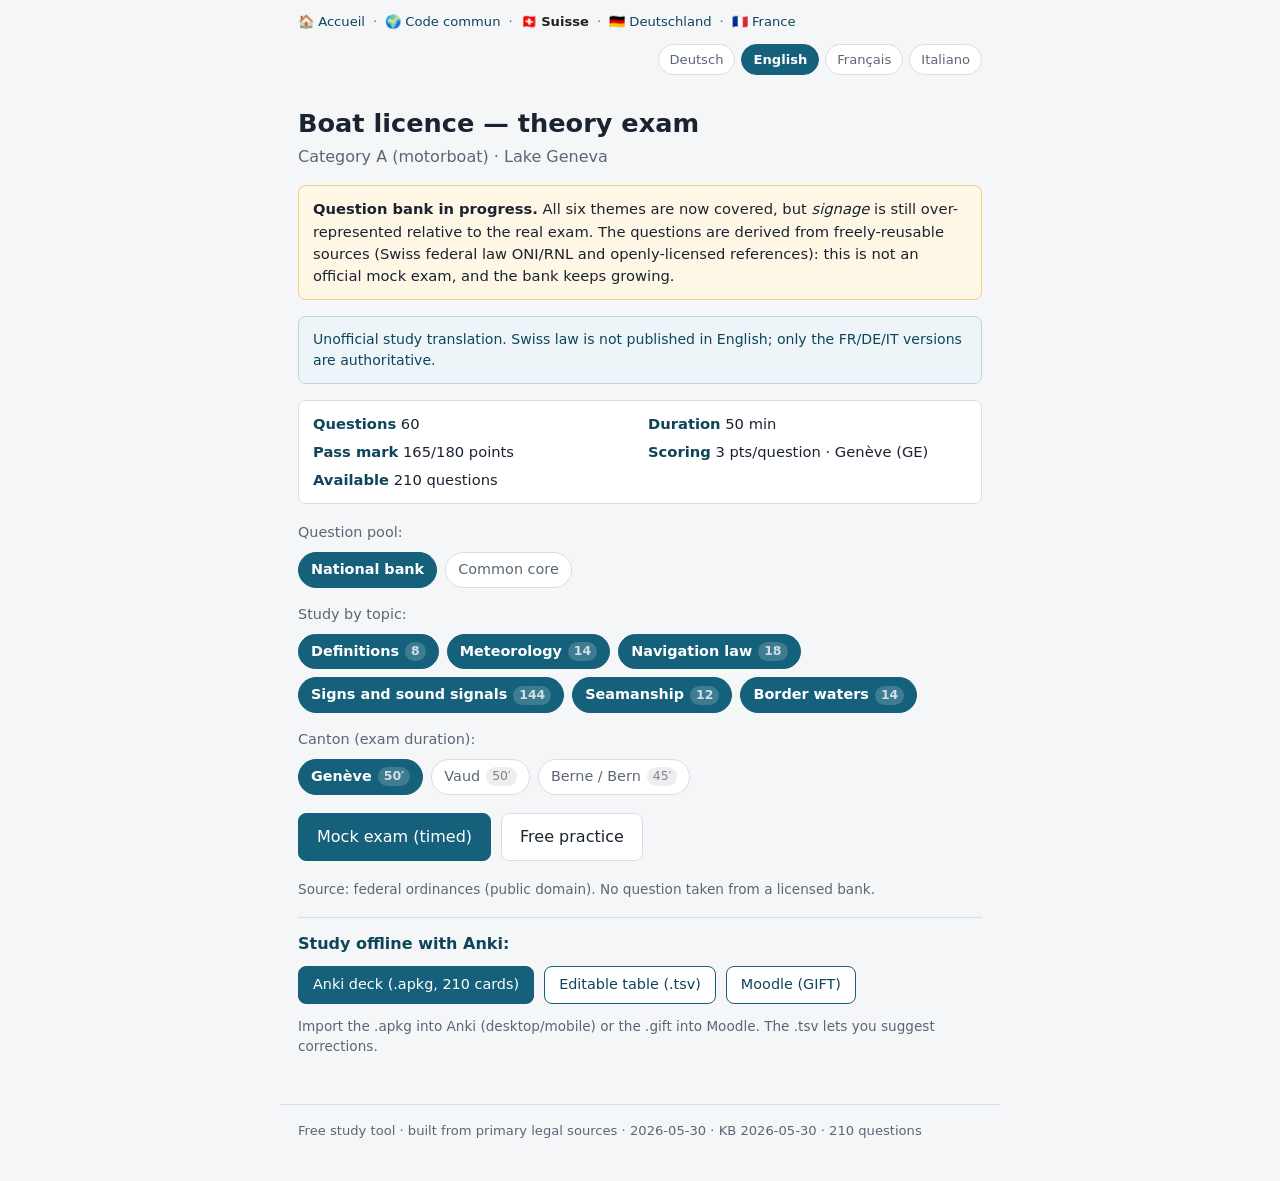
==== web/ch/index.html @ 8789f8d3 "Web restructure: country-picker landing; CH→web/ch/; new INT/COLREG player The deployed site is no l" ====
<!DOCTYPE html>
<html lang="fr">
<head>
  <meta charset="utf-8">
  <meta name="viewport" content="width=device-width, initial-scale=1">
  <title>Permis bateau Léman — examen théorique (entraînement)</title>
  <link rel="stylesheet" href="../style.css">
</head>
<body>
<nav class="countrybar" aria-label="country"><a href="../">🏠 Accueil</a> · <a href="../int/">🌍 Code commun</a> · <span class="on">🇨🇭 Suisse</span> · <a href="../de/">🇩🇪 Deutschland</a> · <a href="../fr/">🇫🇷 France</a></nav>
<nav id="langbar" aria-label="language"></nav>
<main id="app">
  <section id="screen-start" class="screen">
    <h1 id="t-h1"></h1>
    <p class="sub" id="t-subtitle"></p>
    <div id="loop-proof" class="banner"></div>
    <div id="fallback-note" class="banner soft hidden"></div>
    <div id="config-summary" class="config"></div>
    <div class="domains-block">
      <span id="t-pool" class="domains-label"></span>
      <div id="pools" class="domains"></div>
    </div>
    <div class="domains-block">
      <span id="t-domains" class="domains-label"></span>
      <div id="domains" class="domains"></div>
    </div>
    <div class="domains-block">
      <span id="t-canton" class="domains-label"></span>
      <div id="cantons" class="domains"></div>
    </div>
    <div class="actions">
      <button id="btn-exam" class="primary"></button>
      <button id="btn-practice"></button>
    </div>
    <p class="fine" id="t-sourcenote"></p>
    <div id="anki-dl" class="anki-dl hidden"></div>
  </section>
  <section id="screen-quiz" class="screen hidden">
    <header class="quizbar">
      <span id="progress"></span>
      <span id="timer" class="timer hidden"></span>
    </header>
    <div id="question"></div>
    <div class="actions">
      <button id="btn-action" class="primary"></button>
    </div>
  </section>
  <section id="screen-results" class="screen hidden">
    <h2 id="t-resulttitle"></h2>
    <div id="score"></div>
    <div id="breakdown" class="breakdown"></div>
    <div class="actions">
      <button id="btn-restart" class="primary"></button>
    </div>
    <h3 id="t-correction"></h3>
    <div id="review"></div>
  </section>
</main>
<footer class="sitefoot">
  <span id="t-foottagline"></span> ·
  <span id="meta-foot"></span>
</footer>
<script src="../i18n.js"></script>
<script src="../app.js"></script>
</body>
</html>
---- web/style.css ----
:root {
  --fg: #1a2330;
  --muted: #5b6675;
  --accent: #15607a;
  --accent-dark: #0e455a;
  --ok: #1c7c3f;
  --ok-bg: #e6f4ea;
  --bad: #b3261e;
  --bad-bg: #fbeae9;
  --line: #d8dee6;
  --card: #fff;
  --bg: #f4f6f8;
}
* { box-sizing: border-box; }
body {
  margin: 0;
  font: 16px/1.5 system-ui, -apple-system, "Segoe UI", Roboto, sans-serif;
  color: var(--fg);
  background: var(--bg);
}
#app { max-width: 720px; margin: 0 auto; padding: 24px 18px 48px; }

/* Language switcher — top bar, current language highlighted. */
#langbar {
  max-width: 720px; margin: 0 auto; padding: 12px 18px 0;
  display: flex; gap: 6px; justify-content: flex-end; flex-wrap: wrap;
}
/* Country / option switcher (Switzerland ↔ France). */
.countrybar {
  max-width: 720px; margin: 0 auto; padding: 12px 18px 0;
  display: flex; gap: 8px; flex-wrap: wrap; align-items: center;
  font-size: .82rem; color: var(--muted);
}
.countrybar a { color: var(--accent-dark); text-decoration: none; }
.countrybar a:hover { text-decoration: underline; }
.countrybar .on { font-weight: 600; color: var(--ink, #222); }
.langbtn {
  padding: 5px 11px; font-size: .82rem; border-radius: 999px;
  border: 1px solid var(--line); background: var(--card); color: var(--muted);
}
.langbtn:hover { border-color: var(--accent); color: var(--accent-dark); }
.langbtn.on {
  background: var(--accent); border-color: var(--accent); color: #fff; font-weight: 600;
}
.screen { animation: fade .2s ease; }
.hidden { display: none !important; }
@keyframes fade { from { opacity: 0; transform: translateY(4px); } to { opacity: 1; } }

h1 { font-size: 1.6rem; margin: .2em 0 .1em; }
h2 { font-size: 1.4rem; }
.sub { color: var(--muted); margin-top: 0; }
.fine { color: var(--muted); font-size: .85rem; }

.banner {
  background: #fff7e6; border: 1px solid #f0d089; border-radius: 8px;
  padding: 12px 14px; margin: 16px 0; font-size: .92rem;
}
/* Softer notice for fallback / unofficial-translation banners. */
.banner.soft {
  background: #eef5f8; border-color: #bcd6e0; color: var(--accent-dark);
  font-size: .88rem;
}
.config {
  background: var(--card); border: 1px solid var(--line); border-radius: 8px;
  padding: 12px 14px; margin: 16px 0; display: grid;
  grid-template-columns: 1fr 1fr; gap: 6px 16px; font-size: .92rem;
}
.config b { color: var(--accent-dark); }

.actions { display: flex; gap: 10px; flex-wrap: wrap; margin: 18px 0; }
button {
  font: inherit; padding: 11px 18px; border-radius: 8px; cursor: pointer;
  border: 1px solid var(--line); background: var(--card); color: var(--fg);
}
button.primary { background: var(--accent); border-color: var(--accent); color: #fff; }
button.primary:hover { background: var(--accent-dark); }
button:disabled { opacity: .5; cursor: default; }

.quizbar {
  display: flex; justify-content: space-between; align-items: center;
  margin-bottom: 14px; color: var(--muted); font-size: .9rem;
}
.timer { font-variant-numeric: tabular-nums; font-weight: 600; color: var(--accent-dark); }
.timer.low { color: var(--bad); }

/* Figure box — identical size/background for every image, so resolution or
   crop differences can never leak the answer. */
.figure {
  width: 100%; height: 220px; background: #fff; border: 1px solid var(--line);
  border-radius: 8px; display: flex; align-items: center; justify-content: center;
  margin-bottom: 14px; overflow: hidden;
}
.figure img { max-width: 90%; max-height: 90%; object-fit: contain; }

.stem { font-size: 1.12rem; font-weight: 600; margin: 6px 0 14px; }
.hint { color: var(--muted); font-size: .85rem; margin-bottom: 10px; }

.choice {
  display: flex; align-items: center; gap: 11px; padding: 12px 14px;
  border: 1px solid var(--line); border-radius: 8px; margin-bottom: 9px;
  background: var(--card); cursor: pointer; transition: border-color .12s;
}
.choice:hover { border-color: var(--accent); }
.choice input { width: 18px; height: 18px; flex: 0 0 auto; }
/* Digit badge = the keyboard shortcut for the choice (press 1/2/3…). */
.keyhint {
  flex: 0 0 auto; min-width: 22px; height: 22px; padding: 0 5px;
  display: inline-flex; align-items: center; justify-content: center;
  border: 1px solid var(--line); border-radius: 5px; background: var(--bg);
  color: var(--muted); font-size: .78rem; font-variant-numeric: tabular-nums;
}
.choice.correct .keyhint { border-color: var(--ok); color: var(--ok); }
.choice.wrong .keyhint { border-color: var(--bad); color: var(--bad); }
.choice.correct { background: var(--ok-bg); border-color: var(--ok); }
.choice.wrong { background: var(--bad-bg); border-color: var(--bad); }
.choice.locked { cursor: default; }

.explain {
  margin-top: 14px; padding: 12px 14px; border-left: 4px solid var(--accent);
  background: #eef5f8; border-radius: 0 8px 8px 0; font-size: .94rem;
}
.explain .src { color: var(--muted); font-size: .85rem; margin-top: 6px; }
.explain a { color: var(--accent-dark); }

#score { font-size: 1.05rem; }
.badge {
  display: inline-block; padding: 6px 14px; border-radius: 999px;
  font-weight: 700; margin: 8px 0;
}
.badge.pass { background: var(--ok-bg); color: var(--ok); }
.badge.fail { background: var(--bad-bg); color: var(--bad); }
.scoreline { margin: 4px 0; }
.scoreline b { font-variant-numeric: tabular-nums; }

.review-item {
  border: 1px solid var(--line); border-radius: 8px; padding: 12px 14px;
  margin-bottom: 10px; background: var(--card); font-size: .92rem;
}
.review-item .q { font-weight: 600; }
.review-item .mark { float: right; font-weight: 700; }
.review-item .mark.ok { color: var(--ok); }
.review-item .mark.no { color: var(--bad); }
.review-item ul { margin: 8px 0 0; padding-left: 18px; }
.review-item li.c { color: var(--ok); }
.review-item li.x { color: var(--bad); text-decoration: line-through; }

.sitefoot {
  max-width: 720px; margin: 0 auto; padding: 16px 18px 40px;
  color: var(--muted); font-size: .82rem; border-top: 1px solid var(--line);
}

/* Domain (theme) picker on the start screen — chips that toggle which themes a
   practice/exam run draws from. */
.domains-block { margin: 14px 0 4px; }
.domains-label { font-size: .9rem; color: var(--muted); }
.domains { display: flex; flex-wrap: wrap; gap: 8px; margin-top: 8px; }
.chip {
  display: inline-flex; align-items: center; gap: 6px; padding: 6px 12px;
  border: 1px solid var(--line); border-radius: 999px; background: var(--card);
  color: var(--muted); font-size: .9rem; cursor: pointer; transition: all .12s;
}
.chip:hover { border-color: var(--accent); color: var(--accent-dark); }
.chip.on { background: var(--accent); border-color: var(--accent); color: #fff; font-weight: 600; }
.chip .chipn {
  font-size: .78rem; font-variant-numeric: tabular-nums; opacity: .8;
  padding: 0 6px; border-radius: 999px; background: rgba(0,0,0,.08);
}
.chip.on .chipn { background: rgba(255,255,255,.22); }
.chip.allbtn { border-style: dashed; }

/* Anki download row under the start actions. */
.anki-dl {
  margin-top: 18px; padding-top: 14px; border-top: 1px solid var(--line);
  display: flex; flex-wrap: wrap; align-items: center; gap: 10px;
}
.anki-dl .anki-label { font-weight: 600; color: var(--accent-dark); width: 100%; }
.dlbtn {
  display: inline-block; padding: 7px 14px; border-radius: 8px;
  background: var(--accent); color: #fff; text-decoration: none; font-size: .9rem;
  border: 1px solid var(--accent);
}
.dlbtn:hover { background: var(--accent-dark); }
.dlbtn.ghost { background: var(--card); color: var(--accent-dark); }
.dlbtn.ghost:hover { background: #eef5f8; }
.anki-dl .fine { width: 100%; margin: 2px 0 0; }

/* Per-domain score breakdown on the results screen. */
.breakdown { margin: 6px 0 18px; }
.dom-h { font-size: 1rem; margin: 0 0 8px; }
.dom-row { display: flex; align-items: center; gap: 10px; margin: 5px 0; font-size: .9rem; }
.dom-name { flex: 0 0 40%; }
.dom-bar { flex: 1; height: 8px; background: var(--line); border-radius: 999px; overflow: hidden; }
.dom-bar i { display: block; height: 100%; background: var(--ok); }
.dom-score { flex: 0 0 3.2em; text-align: right; font-variant-numeric: tabular-nums; color: var(--muted); }
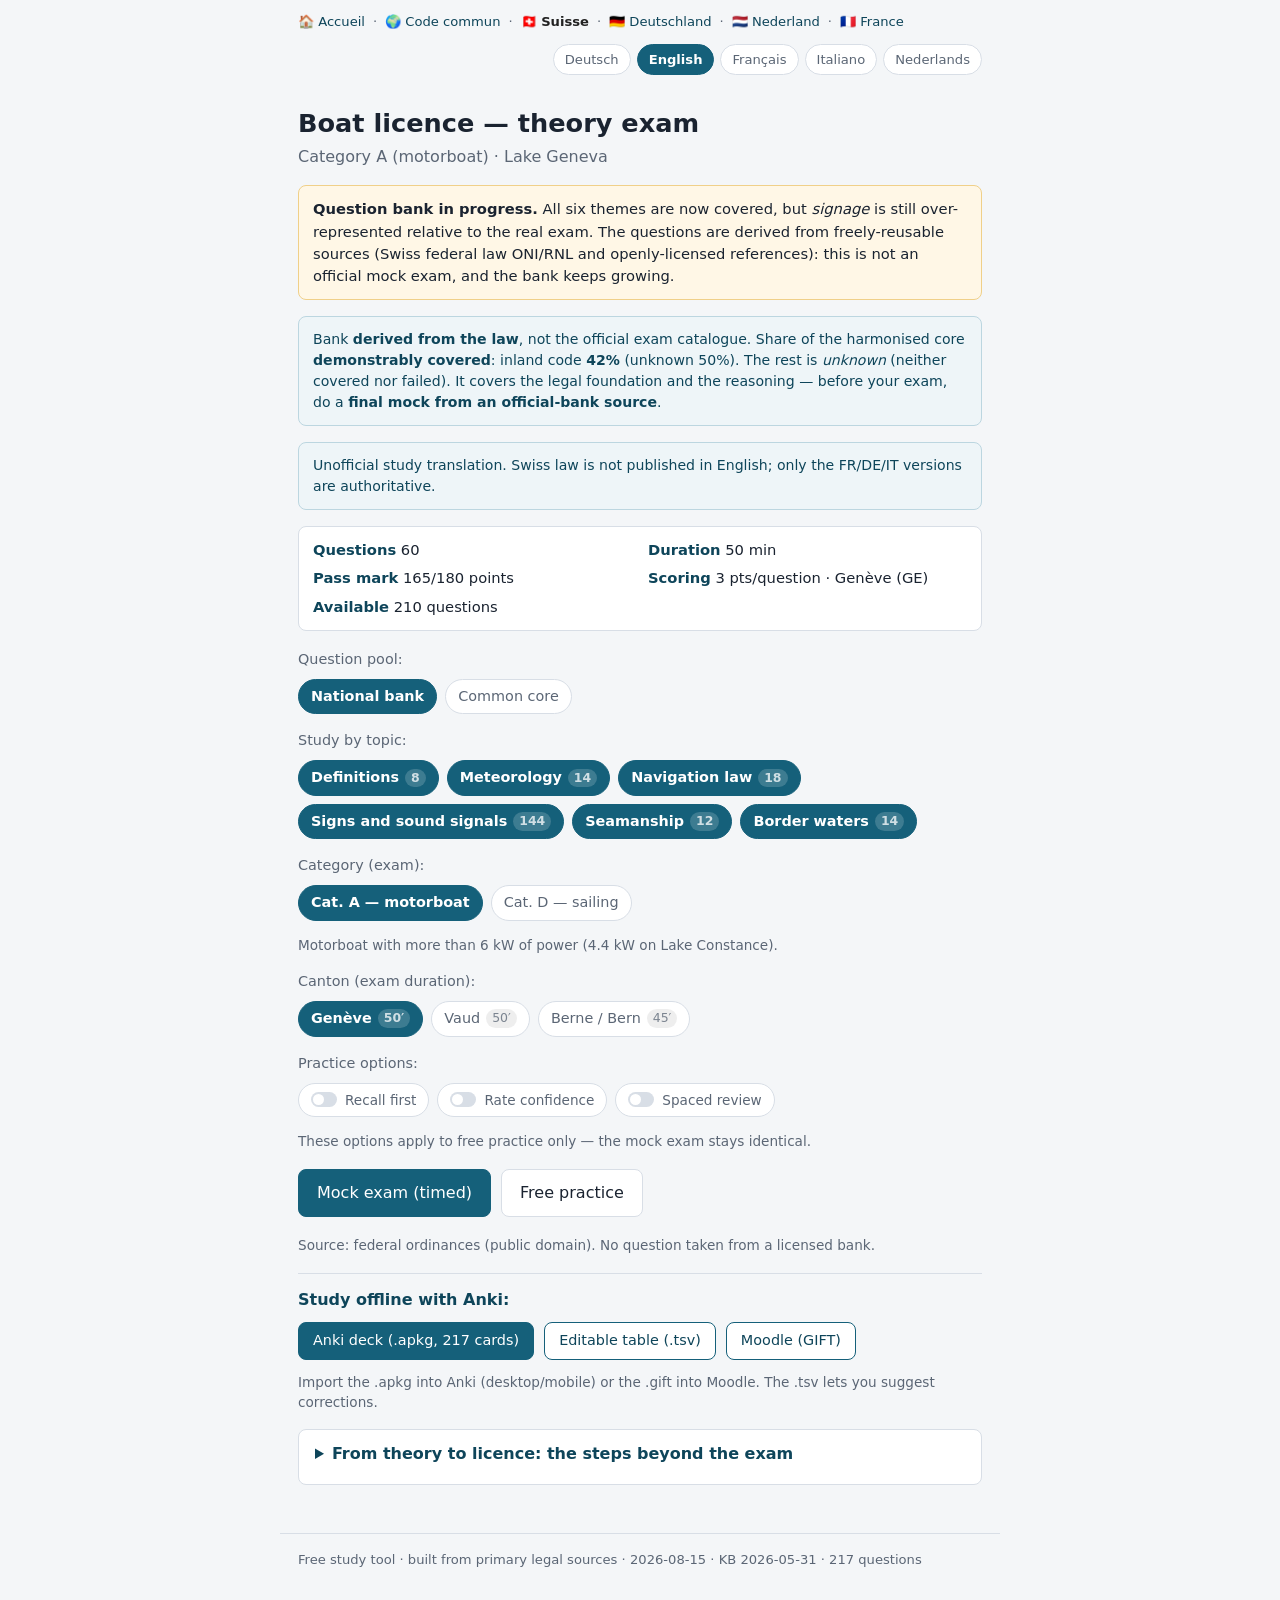
==== commit b8c84609: "feat(nl): ship the Dutch player — web/nl bundle, Dutch UI, pooled core The NL bank reached approved " ====
--- a/web/ch/index.html
+++ b/web/ch/index.html
@@ -7,13 +7,14 @@
   <link rel="stylesheet" href="../style.css">
 </head>
 <body>
-<nav class="countrybar" aria-label="country"><a href="../">🏠 Accueil</a> · <a href="../int/">🌍 Code commun</a> · <span class="on">🇨🇭 Suisse</span> · <a href="../de/">🇩🇪 Deutschland</a> · <a href="../fr/">🇫🇷 France</a></nav>
+<nav class="countrybar" aria-label="country"><a href="../">🏠 Accueil</a> · <a href="../int/">🌍 Code commun</a> · <span class="on">🇨🇭 Suisse</span> · <a href="../de/">🇩🇪 Deutschland</a> · <a href="../nl/">🇳🇱 Nederland</a> · <a href="../fr/">🇫🇷 France</a></nav>
 <nav id="langbar" aria-label="language"></nav>
 <main id="app">
   <section id="screen-start" class="screen">
     <h1 id="t-h1"></h1>
     <p class="sub" id="t-subtitle"></p>
     <div id="loop-proof" class="banner"></div>
+    <div id="coverage-note" class="banner soft hidden"></div>
     <div id="fallback-note" class="banner soft hidden"></div>
     <div id="config-summary" class="config"></div>
     <div class="domains-block">
@@ -25,6 +26,11 @@
       <div id="domains" class="domains"></div>
     </div>
     <div class="domains-block">
+      <span id="t-permit" class="domains-label"></span>
+      <div id="permits" class="domains"></div>
+      <p id="permit-note" class="fine"></p>
+    </div>
+    <div class="domains-block">
       <span id="t-canton" class="domains-label"></span>
       <div id="cantons" class="domains"></div>
     </div>
@@ -34,6 +40,11 @@
     </div>
     <p class="fine" id="t-sourcenote"></p>
     <div id="anki-dl" class="anki-dl hidden"></div>
+    <details id="permit-path" class="permit-path hidden">
+      <summary id="t-pathtitle"></summary>
+      <p class="fine" id="t-pathintro"></p>
+      <div id="path-steps"></div>
+    </details>
   </section>
   <section id="screen-quiz" class="screen hidden">
     <header class="quizbar">
--- a/web/style.css
+++ b/web/style.css
@@ -92,6 +92,11 @@
 }
 .figure img { max-width: 90%; max-height: 90%; object-fit: contain; }
 
+/* The unveiled figure: same box as any other figure so it cannot be told apart by
+   size or crop, but shorter and marked, because it arrives as part of the answer
+   rather than as part of the question. */
+.reveal-figure { height: 170px; border-color: var(--accent-dark); margin-bottom: 10px; }
+
 .stem { font-size: 1.12rem; font-weight: 600; margin: 6px 0 14px; }
 .hint { color: var(--muted); font-size: .85rem; margin-bottom: 10px; }
 
@@ -192,3 +197,122 @@
 .dom-bar { flex: 1; height: 8px; background: var(--line); border-radius: 999px; overflow: hidden; }
 .dom-bar i { display: block; height: 100%; background: var(--ok); }
 .dom-score { flex: 0 0 3.2em; text-align: right; font-variant-numeric: tabular-nums; color: var(--muted); }
+
+/* --- Practice learning aids (recall-first, diagnostics, spacing, confidence) -
+ * Practice-only UI; exam mode never shows these. */
+
+/* Toggle pills for the practice options (on the start screen). */
+.study-settings .toggle {
+  display: inline-flex; align-items: center; gap: 8px;
+  padding: 6px 12px; font-size: .85rem; border-radius: 999px;
+  border: 1px solid var(--line); background: var(--card); color: var(--muted);
+  cursor: pointer;
+}
+.study-settings .toggle:hover { border-color: var(--accent); color: var(--accent-dark); }
+.study-settings .toggle .tsw {
+  width: 26px; height: 15px; border-radius: 999px; background: var(--line);
+  position: relative; transition: background .15s;
+}
+.study-settings .toggle .tsw::after {
+  content: ""; position: absolute; top: 2px; left: 2px;
+  width: 11px; height: 11px; border-radius: 50%; background: #fff; transition: left .15s;
+}
+.study-settings .toggle.on {
+  background: var(--accent); border-color: var(--accent); color: #fff;
+}
+.study-settings .toggle.on .tsw { background: rgba(255, 255, 255, .55); }
+.study-settings .toggle.on .tsw::after { left: 13px; }
+
+/* Recall-first: keep the options unreadable until the learner commits. */
+#choices.veiled { filter: blur(7px); opacity: .5; pointer-events: none; user-select: none; }
+.recall-gate {
+  margin: 12px 0; padding: 12px 14px; border-left: 4px solid var(--accent);
+  background: #eef5f8; border-radius: 0 8px 8px 0;
+}
+.recall-gate p { margin: 0 0 8px; font-size: .92rem; }
+.recall-gate textarea {
+  width: 100%; resize: vertical; padding: 8px 10px; font: inherit;
+  border: 1px solid var(--line); border-radius: 8px;
+}
+.recall-gate.done { opacity: .7; }
+.recall-gate.done p { color: var(--muted); }
+
+/* Confidence picker. */
+.confidence { display: flex; align-items: center; gap: 8px; margin: 12px 0 0; flex-wrap: wrap; }
+.confidence .conf-q { color: var(--muted); font-size: .88rem; }
+.conf {
+  padding: 5px 14px; font-size: .85rem; border-radius: 999px;
+  border: 1px solid var(--line); background: var(--card); color: var(--muted); cursor: pointer;
+}
+.conf:hover { border-color: var(--accent); }
+.conf.on { background: var(--accent); border-color: var(--accent); color: #fff; font-weight: 600; }
+.conf:disabled { cursor: default; opacity: .8; }
+
+/* Diagnostic distractor feedback. */
+.diag {
+  margin-top: 14px; padding: 10px 14px; border-radius: 8px;
+  background: var(--bad-bg); border: 1px solid #e9c4c1; font-size: .92rem;
+}
+.diag b { color: var(--bad); }
+.diag div + div { margin-top: 3px; }
+.choice-why {
+  margin: 6px 0 2px; padding: 6px 10px; border-radius: 6px;
+  font-size: .85rem; line-height: 1.4;
+}
+.choice-why.ok { background: var(--ok-bg); color: var(--ok); }
+.choice-why.no { background: var(--bad-bg); color: var(--bad); }
+.review-item .choice-why { margin-left: 0; }
+
+/* Hypercorrection flag in the results review. */
+.hc-flag {
+  margin: 8px 0; padding: 6px 10px; border-radius: 6px;
+  background: #fff3cd; border: 1px solid #f0d089; color: #7a5b00; font-size: .85rem; font-weight: 600;
+}
+
+/* Path-to-permit panel: the non-theory steps (medical / practical / application /
+   fees / validity) rendered from MANIFEST.path under a collapsible <details>. */
+.permit-path {
+  margin-top: 16px; padding: 4px 14px 10px;
+  background: var(--card); border: 1px solid var(--line); border-radius: 8px;
+}
+.permit-path > summary {
+  cursor: pointer; padding: 8px 2px; font-weight: 600; color: var(--accent-dark);
+}
+.permit-path[open] > summary { border-bottom: 1px solid var(--line); margin-bottom: 8px; }
+.path-step { padding: 8px 0; border-top: 1px solid var(--line); }
+.path-step:first-child { border-top: none; }
+.path-step-h b { color: var(--fg); }
+.path-step-b { margin: 3px 0; line-height: 1.45; }
+.path-step-src a { color: var(--accent-dark); }
+.path-vol { cursor: help; color: #7a5b00; }
+
+/* "Learn why" concept card (roadmap group A): the sourced explainer behind the
+   principle a question tests, collapsed by default at reveal/review. Bodies are
+   authored as paragraphs whose inner newlines carry enumerations ("— …"), so the
+   paragraphs keep line breaks (pre-line) instead of running the list together. */
+.concept-card {
+  margin-top: 12px; padding: 2px 14px 8px;
+  background: var(--card); border: 1px solid var(--line); border-radius: 8px;
+}
+.concept-card > summary {
+  cursor: pointer; padding: 8px 2px; font-weight: 600; color: var(--accent-dark);
+}
+.concept-card[open] > summary { border-bottom: 1px solid var(--line); margin-bottom: 8px; }
+.concept-body h4 { margin: 6px 0 8px; font-size: 1rem; }
+.concept-body p { margin: 8px 0; line-height: 1.5; white-space: pre-line; }
+/* The principle's visual vocabulary, laid out as one scrollable row on a white
+   ground — the figures are drawn to a shared scale, so keeping them the same
+   height on one line is what lets the learner compare them rather than read them
+   one at a time. */
+.concept-figures {
+  display: flex; gap: 10px; align-items: center; flex-wrap: wrap;
+  margin: 4px 0 12px; padding: 10px; overflow-x: auto;
+  background: #fff; border: 1px solid var(--line); border-radius: 8px;
+}
+/* One height for everything, width from each figure's own aspect: the upright
+   shapes stay narrow and sit several to a row, while a blast timeline is naturally
+   three times as wide and wraps onto its own line. No per-figure rule, so adding a
+   diagram can never leave a stale selector behind. */
+.concept-figures img { height: 104px; width: auto; max-width: 100%; flex: 0 0 auto; }
+.concept-body .src { color: var(--muted); font-size: .85rem; margin-top: 10px; }
+.concept-body .src a { color: var(--accent-dark); }
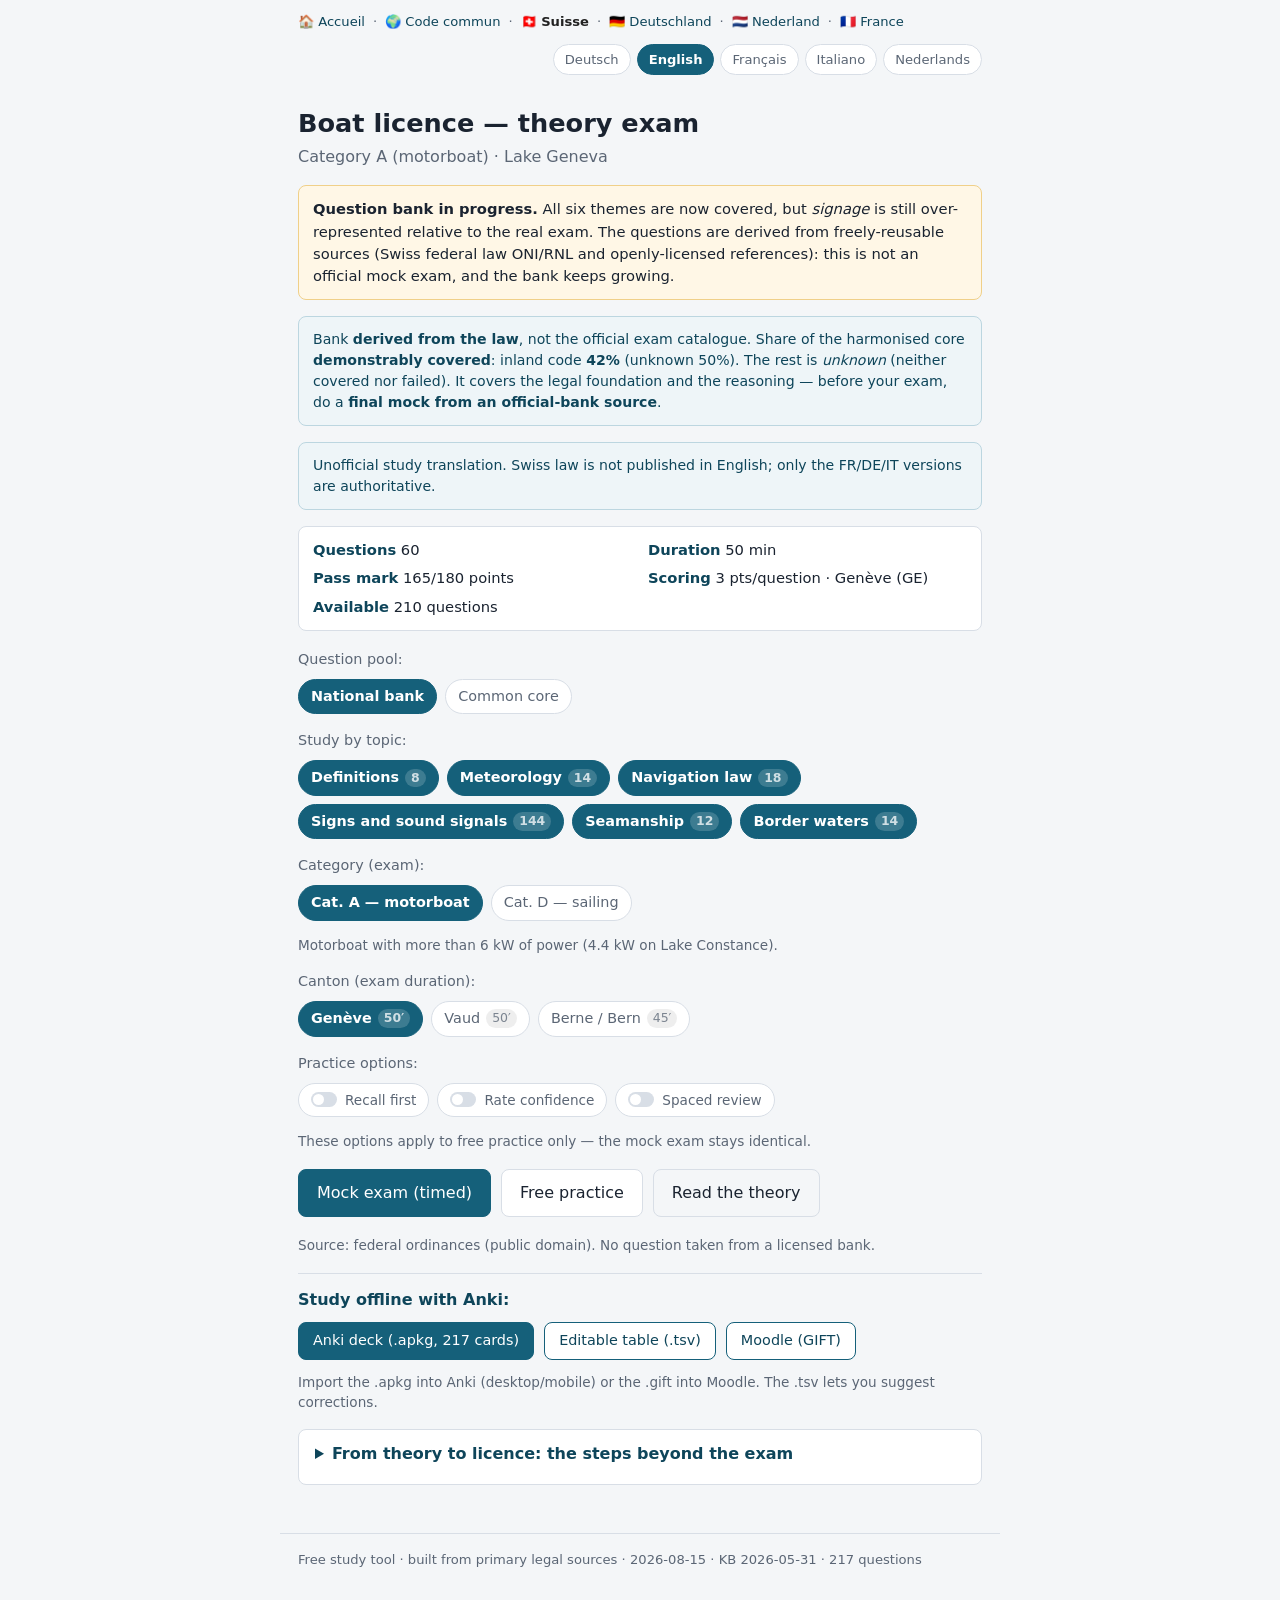
==== commit 2582377c: "feat(web): Learn tab — read the theory per theme, with the cited articles shipped offline The player" ====
--- a/web/ch/index.html
+++ b/web/ch/index.html
@@ -37,6 +37,7 @@
     <div class="actions">
       <button id="btn-exam" class="primary"></button>
       <button id="btn-practice"></button>
+      <button id="btn-learn" class="ghost"></button>
     </div>
     <p class="fine" id="t-sourcenote"></p>
     <div id="anki-dl" class="anki-dl hidden"></div>
@@ -45,6 +46,14 @@
       <p class="fine" id="t-pathintro"></p>
       <div id="path-steps"></div>
     </details>
+  </section>
+  <section id="screen-learn" class="screen hidden">
+    <h2 id="t-learntitle"></h2>
+    <p class="sub" id="t-learnintro"></p>
+    <div id="learn"></div>
+    <div class="actions">
+      <button id="btn-learn-back" class="primary"></button>
+    </div>
   </section>
   <section id="screen-quiz" class="screen hidden">
     <header class="quizbar">
--- a/web/style.css
+++ b/web/style.css
@@ -316,3 +316,41 @@
 .concept-figures img { height: 104px; width: auto; max-width: 100%; flex: 0 0 auto; }
 .concept-body .src { color: var(--muted); font-size: .85rem; margin-top: 10px; }
 .concept-body .src a { color: var(--accent-dark); }
+
+/* Learn tab — the theory as a syllabus: one collapsible section per theme, the
+   "why" cards first, then the cited articles grouped by act. An article with
+   shipped text opens inline; one without is a plain link row. */
+button.ghost { background: transparent; }
+button.ghost:hover { border-color: var(--accent); color: var(--accent-dark); }
+.learn-theme {
+  margin-top: 12px; padding: 2px 14px 8px;
+  background: var(--card); border: 1px solid var(--line); border-radius: 8px;
+}
+.learn-theme > summary {
+  cursor: pointer; padding: 10px 2px; font-weight: 600; color: var(--accent-dark);
+  display: flex; align-items: center; gap: 8px; flex-wrap: wrap;
+}
+.learn-theme[open] > summary { border-bottom: 1px solid var(--line); margin-bottom: 8px; }
+.learn-theme .chipn {
+  font-size: .78rem; font-variant-numeric: tabular-nums; font-weight: 400;
+  padding: 0 6px; border-radius: 999px; background: rgba(0,0,0,.08); color: var(--muted);
+}
+.learn-h { margin: 14px 0 6px; font-size: .95rem; color: var(--muted); font-weight: 600; }
+.learn-body .concept-card { margin-top: 8px; }
+.learn-act { margin: 8px 0 12px; }
+.learn-act h4 { margin: 8px 0 4px; font-size: .92rem; color: var(--fg); }
+.learn-ref { border-top: 1px solid var(--line); }
+.learn-ref > summary { cursor: pointer; padding: 7px 2px; color: var(--accent-dark); }
+.learn-ref.plain { padding: 7px 2px; }
+.learn-ref.plain a { color: var(--accent-dark); }
+.learn-lang { color: var(--muted); font-size: .82rem; }
+.learn-text {
+  margin: 4px 0 12px; padding: 10px 14px; border-left: 4px solid var(--accent);
+  background: var(--bg); border-radius: 0 8px 8px 0; line-height: 1.55;
+}
+.learn-text p { margin: 6px 0; }
+.learn-ref-title { color: var(--muted); font-size: .85rem; margin-bottom: 4px; }
+.learn-text .src { color: var(--muted); font-size: .82rem; margin-top: 8px; }
+.learn-text .src a { color: var(--accent-dark); }
+.learn-licence { font-style: italic; }
+.learn-figure { height: 150px; margin: 6px 0 8px; }
